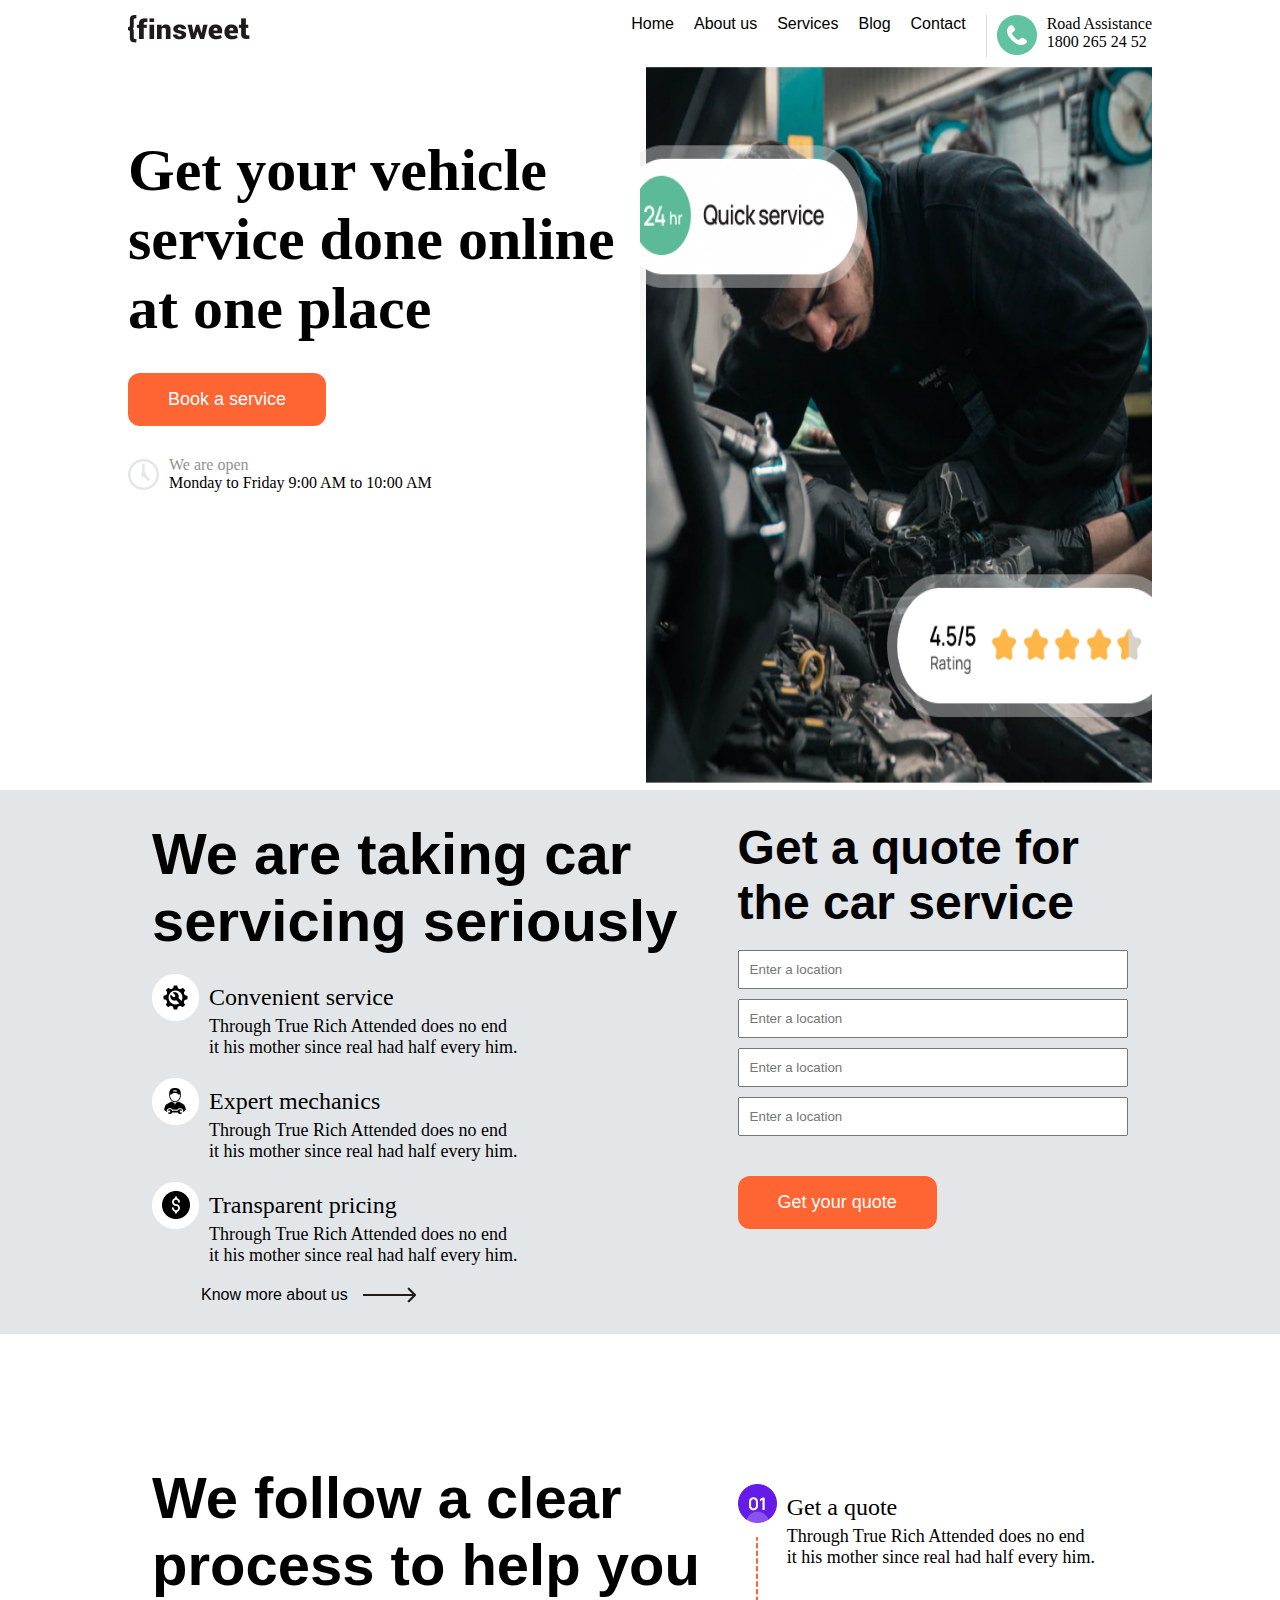
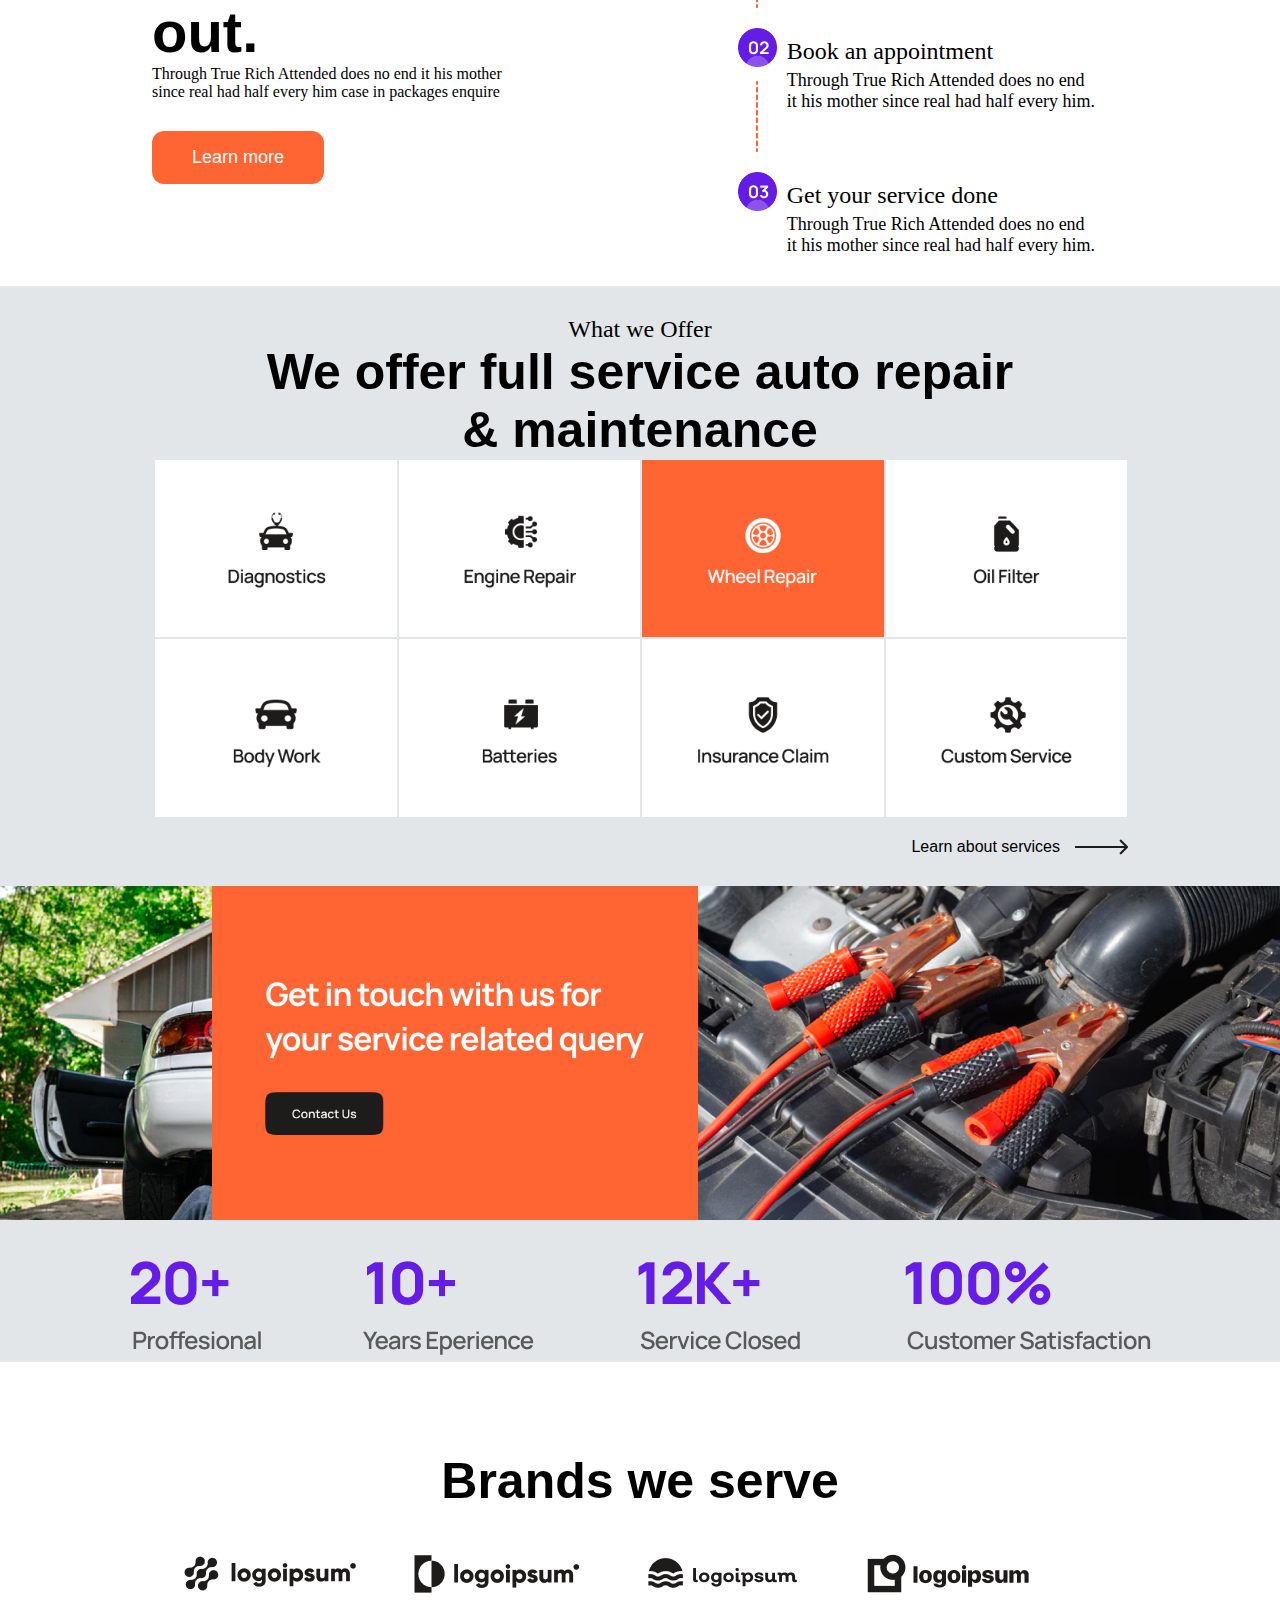
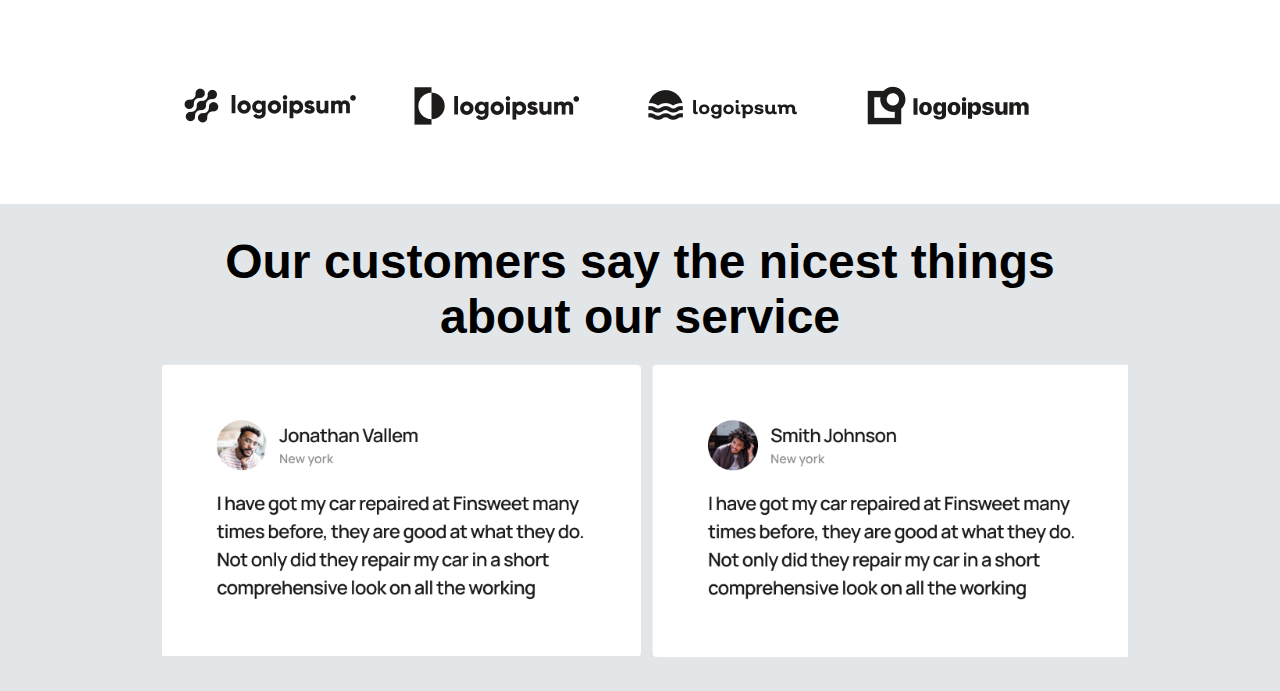
==== index.html @ afb42565 "ch: Finsweet official website" ====
<!DOCTYPE html>
<html lang="en">
<head>
    <meta charset="UTF-8">
    <meta http-equiv="X-UA-Compatible" content="IE=edge">
    <meta name="viewport" content="width=device-width, initial-scale=1.0">
    <title>finsweet</title>
    <link rel="stylesheet" href="css/style.css">
    <!-- <link rel="stylesheet" href="https://fonts.googleapis.com/css2?family=Manrope:wght@200&display=swap"> -->
</head>
<body>
    <header class="container">
        <div class="head">
            <div class="flex">
                <div class="logo">
                    <img src="img/logo.png" alt="">
                </div>
                <div class="right-section">
                <div class="links">
                    <ul>
                        <li> <a href="#">Home</a></li>
                        <li> <a href="#">About us</a></li>
                        <li> <a href="#">Services</a></li>
                        <li> <a href="#">Blog</a></li>
                        <li> <a href="#">Contact</a></li>
                    </ul>
                    </div>
                    <div class="road">
                        <div class="line">
                            <img src="img/Line.png" alt="">
                        </div>
                        <div class="call-icon">
                            <img src="img/call (2).png" alt="">
                        </div>
                        <div class="call-text">
                            <p>Road Assistance</p>
                            <p>1800 265 24 52</p>
                        </div>
                </div>
                </div>
            </div>
        </div>
    </header>
    <section class="container">
        <div id="hero-section">
            <div class="left-section">
                <div class="text">
                    <h1>Get your vehicle service done online at one place</h1>
                </div>
                <div class="btn">
                    <a href="#">Book a service</a>
                </div>
                <div class="open">
                    <div id="clock">
                        <img src="img/Icon.png" alt="time-icon">
                    </div>
                    <div id="open-text">
                        <p class="p">We are open</p>
                        <p>Monday to Friday 9:00 AM to  10:00  AM</p>
                    </div>
                </div>
            </div>
            <div class="right-sect">
                <img src="img/Header1.png" alt="">
            </div>
        </div>
    </section>
    <section class="sect2">
        <div class="second-sect flex container">
            <div class="second-left-sect">
                <div class="head1">
                    <h2>We are taking car <br> servicing seriously</h2>
                </div>
                <div class="list">
                    <ul>
                        <li>
                            <div class="list-image">
                                <img src="img/Icon1.png" alt="">
                            </div>
                            <div class="list-text">
                                <p id="pp">Convenient service</p>
                                <p>Through True Rich Attended does no end <br> it his mother since real had half every him.</p>
                            </div>
                        </li>
                    </ul>
                </div>
                <div class="list">
                    <ul>
                        <li>
                            <div class="list-image">
                                <img src="img/Icon2.png" alt="">
                            </div>
                            <div class="list-text">
                                <p id="pp">Expert mechanics</p>
                                <p>Through True Rich Attended does no end <br> it his mother since real had half every him.</p>
                            </div>
                        </li>
                    </ul>
                </div>
                <div class="list">
                    <ul>
                        <li>
                            <div class="list-image">
                                <img src="img/Icon3.png" alt="">
                            </div>
                            <div class="list-text">
                                <p id="pp">Transparent pricing</p>
                                <p>Through True Rich Attended does no end <br> it his mother since real had half every him.</p>
                            </div>
                        </li>
                    </ul>
                </div>
                <div class="know">
                    <div class="know-text">
                        <a href="#">Know more about us</a>
                    </div>
                    <div class="know-image">
                        <img src="img/Arrow.png" alt="">
                    </div>
                </div>
            </div>
            <div class="second-right-sect">
                <div class="right-text">
                    <h3>Get a quote for the car service</h3>
                </div>
                    <div class="form-sect">
                        <form action="#">
                            <div>
                                <input type="text" placeholder="Enter a location">
                            </div>
                            <div>
                                <input type="text" placeholder="Enter a location">
                            </div>
                            <div>
                                <input type="text" placeholder="Enter a location">
                            </div>
                            <div>
                                <input type="text" placeholder="Enter a location">
                            </div>
                        </form>
                    </div>
                    <div class="btn">
                        <a href="#">Get your quote</a>
                    </div>
            </div>
        </div>
    </section>
    <section class="sect3">
        <div class="sect3-body container flex">
            <div class="sect3-left">
                <h2>We follow a clear process to help you out.</h2>
                <div id="pppp">
                    <p>Through True Rich Attended does no end it his mother <br> since real had half every him case in packages enquire</p>
                </div>
                <div class="btn">
                    <a href="#">Learn more</a>
                </div>
            </div>
            <div class="sect3-right">
                <div class="list lis">
                    <ul>
                        <li>
                            <div class="list-image">
                                <div class="img">
                                    <img src="img/1.png" alt="">
                                </div>
                                <div class="line">
                                    <img src="img/Line1.png" alt="">
                                </div>
                            </div>
                            <div class="list-text">
                                <p id="pp">Get a quote</p>
                                <p>Through True Rich Attended does no end <br> it his mother since real had half every him.</p>
                            </div>
                        </li>
                    </ul>
                </div>
                <div class="list lis">
                    <ul>
                        <li>
                            <div class="list-image">
                                <div class="img">
                                    <img src="img/2.png" alt="">
                                </div>
                                <div class="line">
                                    <img src="img/Line1.png" alt="">
                                </div>
                            </div>
                            <div class="list-text">
                                <p id="pp">Book an appointment</p>
                                <p>Through True Rich Attended does no end <br> it his mother since real had half every him.</p>
                            </div>
                        </li>
                    </ul>
                </div>
                <div class="list lis">
                    <ul>
                        <li>
                            <div class="list-image">
                                <div class="img">
                                    <img src="img/3.png" alt="">
                                </div>
                            </div>
                            <div class="list-text">
                                <p id="pp">Get your service done</p>
                                <p>Through True Rich Attended does no end <br> it his mother since real had half every him.</p>
                            </div>
                        </li>
                    </ul>
                </div>
            </div>
        </div>
    </section>
    <section class="sect4">
        <div class="sect4-body container">
            <div class="sect4-text">
                <div>
                    <p>What we Offer</p>
                </div>
                <div>
                    <h2>We offer full service auto repair <br> & maintenance</h2>
                </div>
            </div>
            <div class="sect4-list">
                <ul>
                    <li>
                        <img src="img/Item1.png" alt="">
                    </li>
                    <li>
                        <img src="img/Item2.png" alt="">
                    </li>
                    <li>
                        <img src="img/Item3.png" alt="">
                    </li>
                    <li>
                        <img src="img/Item4.png" alt="">
                    </li>
                </ul>
            </div>
            <div>
                <div class="sect4-list">
                    <ul>
                        <li>
                            <img src="img/Item5.png" alt="">
                        </li>
                        <li>
                            <img src="img/Item6.png" alt="">
                        </li>
                        <li>
                            <img src="img/Item7.png" alt="">
                        </li>
                        <li>
                            <img src="img/Item8.png" alt="">
                        </li>
                    </ul>
                </div>    
            </div>
            <div class="know know2">
                <div class="know-text">
                    <a href="#">Learn about services</a>
                </div>
                <div class="know-image">
                    <img src="img/Arrow.png" alt="">
                </div>
            </div>
        </div>
    </section>
    <section class="sect5">
        <div class="cta">
            <div class="cta-image">
                <img src="img/CTA.png" alt="">
            </div>
            <div class="cta-list container">
                <ul>
                    <div>
                        <li><img src="img/num1.png" alt=""></li>
                    </div>
                    <div>
                        <li><img src="img/num2.png" alt=""></li>
                    </div>
                    <div>
                        <li><img src="img/num3.png" alt=""></li>
                    </div>
                    <div>
                        <li><img src="img/num4.png" alt=""></li>
                    </div>
                </ul>
            </div>
        </div>
    </section>
    <section class="sect6">
        <div class="sect6-body container">
            <div class="sect6-text">
                <h2>Brands we serve</h2>
            </div>
            <div class="sect6-list1">
                <ul>
                    <div>
                        <li><img src="img/log1.png" alt=""></li>
                    </div>
                    <div>
                        <li><img src="img/log2.png" alt=""></li>
                    </div>
                    <div>
                        <li><img src="img/log3.png" alt=""></li>
                    </div>
                    <div>
                        <li><img src="img/log4.png" alt=""></li>
                    </div>
                </ul>
            </div>
            <div class="sect6-list2">
                <ul>
                    <div>
                        <li><img src="img/log1.png" alt=""></li>
                    </div>
                    <div>
                        <li><img src="img/log2.png" alt=""></li>
                    </div>
                    <div>
                        <li><img src="img/log3.png" alt=""></li>
                    </div>
                    <div>
                        <li><img src="img/log4.png" alt=""></li>
                    </div>
                </ul>
            </div>
        </div>
    </section>
    <section class="sect7">
        <div class="sect7-body container">
            <div class="sect7-text">
                <h3>Our customers say the nicest things <br> about our service</h3>
            </div>
            <div class="sect7-list">
                <ul>
                    <div>
                        <li>
                            <img src="img/Test11.png" alt="">
                        </li>
                    </div>
                    <div>
                        <li>
                            <img src="img/Test22.png" alt="">
                        </li>
                    </div>
                </ul>
            </div>
            <!-- <div class="sect7-image">
                <ul>
                    <div class="slides">
                        <li><img src="img/Sliders.png" alt=""></li>
                    </div>
                    <div class="lines">
                        <li><img src="img/Lines.png" alt=""></li>
                    </div>
                </ul>
            </div> -->
        </div>
    </section>
</body>
</html>
---- css/style.css ----
* {
    padding: 0;
    margin: 0;
    box-sizing: border-box;
}

.container {
    width: 80%;
    margin: 0 auto;
    font-family: "Manrope", sans-serif;
}

.container p {
    font-family: Cambria, Cochin, Georgia, Times, 'Times New Roman', serif;
}

.container h2 {
    font-size: 50px;
}
.head {
    margin-top: 15px;
}

.flex {
    display: flex;
    justify-content: space-between;
}

.links ul {
    display: flex;
    list-style: none;
}

.links ul li {
    margin-right: 20px;
}

.links ul li a {
    text-decoration: none;
    color: black;
}

.right-section {
    display: flex;
}

.road {
    display: flex;
}

.road .call-icon {
    margin-right: 10px;
}

.road .line {
    margin-right: 10px;
}
#hero-section {
    display: flex;
    justify-content: space-between;
    margin-top: 5px;
}
#hero-section .left-section, #hero-section .right-sect {
    width: 50%;
}

.right-sect img {
    height: 80vh;
    width: 100%;
}

.left-section{
    margin-top: 70px;
}
.left-section h1 {
    font-size: 60px;
    font-family: manrope;
}

.btn {
    background-color:#FF6433;
    padding: 16px 40px 16px 40px;
    display: inline-block;
    border: none;
    border-radius: 12px;
    margin-top: 30px;
}

.btn a {
    text-decoration: none;
    color: white;
    font-size: 18px;
}

.left-section .open {
    display: flex;
    padding-top: 30px;
}

.left-section .open #clock {
    display: flex;
    justify-content: center;
    align-items: center;
    margin-right: 10px;
}

#open-text .p {
    color: #939191;
    font-size: 16px;
}

.sect2 {
    background-color: #E2E6E9;
    padding: 30px;
}

.list ul li {
    display: flex;
    list-style: none;
    padding-top: 20px;
}

.head1 h2 {
    font-size: 58px;
}

.second-sect .second-left-sect  {
    width: 60%;
}

.second-sect .second-right-sect {
    width: 40%;
}

.list .list-image {
    margin-right: 10px;
}

.list .list-text #pp {
    font-size: 24px;
    margin-top: 10px;

}

.list .list-text p {
    font-size: 18px;
    margin-top: 5px;
}

.know {
    display: flex;
    margin-left: 49px;
    padding-top: 20px;
}

.know .know-image {
    margin-left: 15px;
    display: flex;
    justify-content: center;
    align-items: center;
}

.know .know-text a {
    text-decoration: none;
    color: black;
}

.second-sect .second-right-sect h3 {
    font-size: 48px;
}

.second-right-sect .form-sect input {
    width: 100%;
    padding: 10px;
    margin-bottom: 10px;
}

.second-right-sect .form-sect {
    margin-top: 20px;
}

.sect3-body .sect3-left {
    width: 60%;
}

.sect3-body .sect3-right {
    width: 40%;
}

.sect3-left h2 {
    font-size: 58px;
}

.sect3-body {
    margin-top: 100px;
}

.sect3{
    padding: 30px;
}

.lis .list-image {
    width: 10%;
}

.lis .list-image .img img {
    width: 100%;
}

.lis .list-image .line {
    display: flex;
    justify-content: center;
    align-items: center;
    
}

.lis .list-image .line img {
    margin-top: 10px;
}

.sect4-body .sect4-text {
    text-align: center;
}

.sect4-body .sect4-list ul {
    display: flex;
    width: 100%;
    padding: 1px;
}

.sect4-body .sect4-list ul li {
    list-style: none;
    width: 100%;
    padding-left: 2px;
}

.sect4-body .sect4-list ul li img {
    width: 100%;
    display: flex;
    justify-content: center;
    align-items: center;
}

.sect4{
    background-color: #E2E6E9;
    padding: 30px;
}

.sect4-text h2 {
    font-size: 50px;
}

.sect4-text p {
    font-size: 24px;
}

.know2 {
    display: flex;
    justify-content: flex-end;
}

.sect5 {
    margin-bottom: 10px;
}

.cta {
    background-color: #E2E6E9;
}
.cta .cta-image {
    width: 100%;
}

.cta .cta-image img {
    width: 100%;
}

.cta-list ul {
    display: flex;
    justify-content: space-between;
    margin-bottom: 30px;
}

.cta-list ul li {
    list-style: none;
    margin-top: 20px;
}

.sect6-body {
    /* display: flex; */
    padding: 30px;
}

.sect6-list1 ul{
    display: flex;
}

.sect6-list2 ul{
    display: flex;
}

.sect6-list1 ul li {
    list-style: none;
}

.sect6-list2 ul li {
    list-style: none;
}

.sect6-text h2 {
    text-align: center;
    font-size: 40;
    margin-top: 30px;
    font-weight: 700;
}

.sect7 {
    background-color: #E2E6E9;
    padding: 30px;
}

.sect7-list ul{
    display: flex;
    justify-content: center;
}

.sect7-list ul li {
    list-style: none;
    width: 100%;
    padding-left: 10px;
}

.sect7-list ul li img {
    width: 100%;
}

.sect7-image {
    display: flex;
}

.sect7-image ul {
    display: flex;
}

.sect7-image .slides ul li img {
   display: flex;
   justify-content: flex-end;
   align-items: flex-end;
}

.sect7-text h3 {
    text-align: center;
    font-size: 48px;
    margin-bottom: 20px;
}
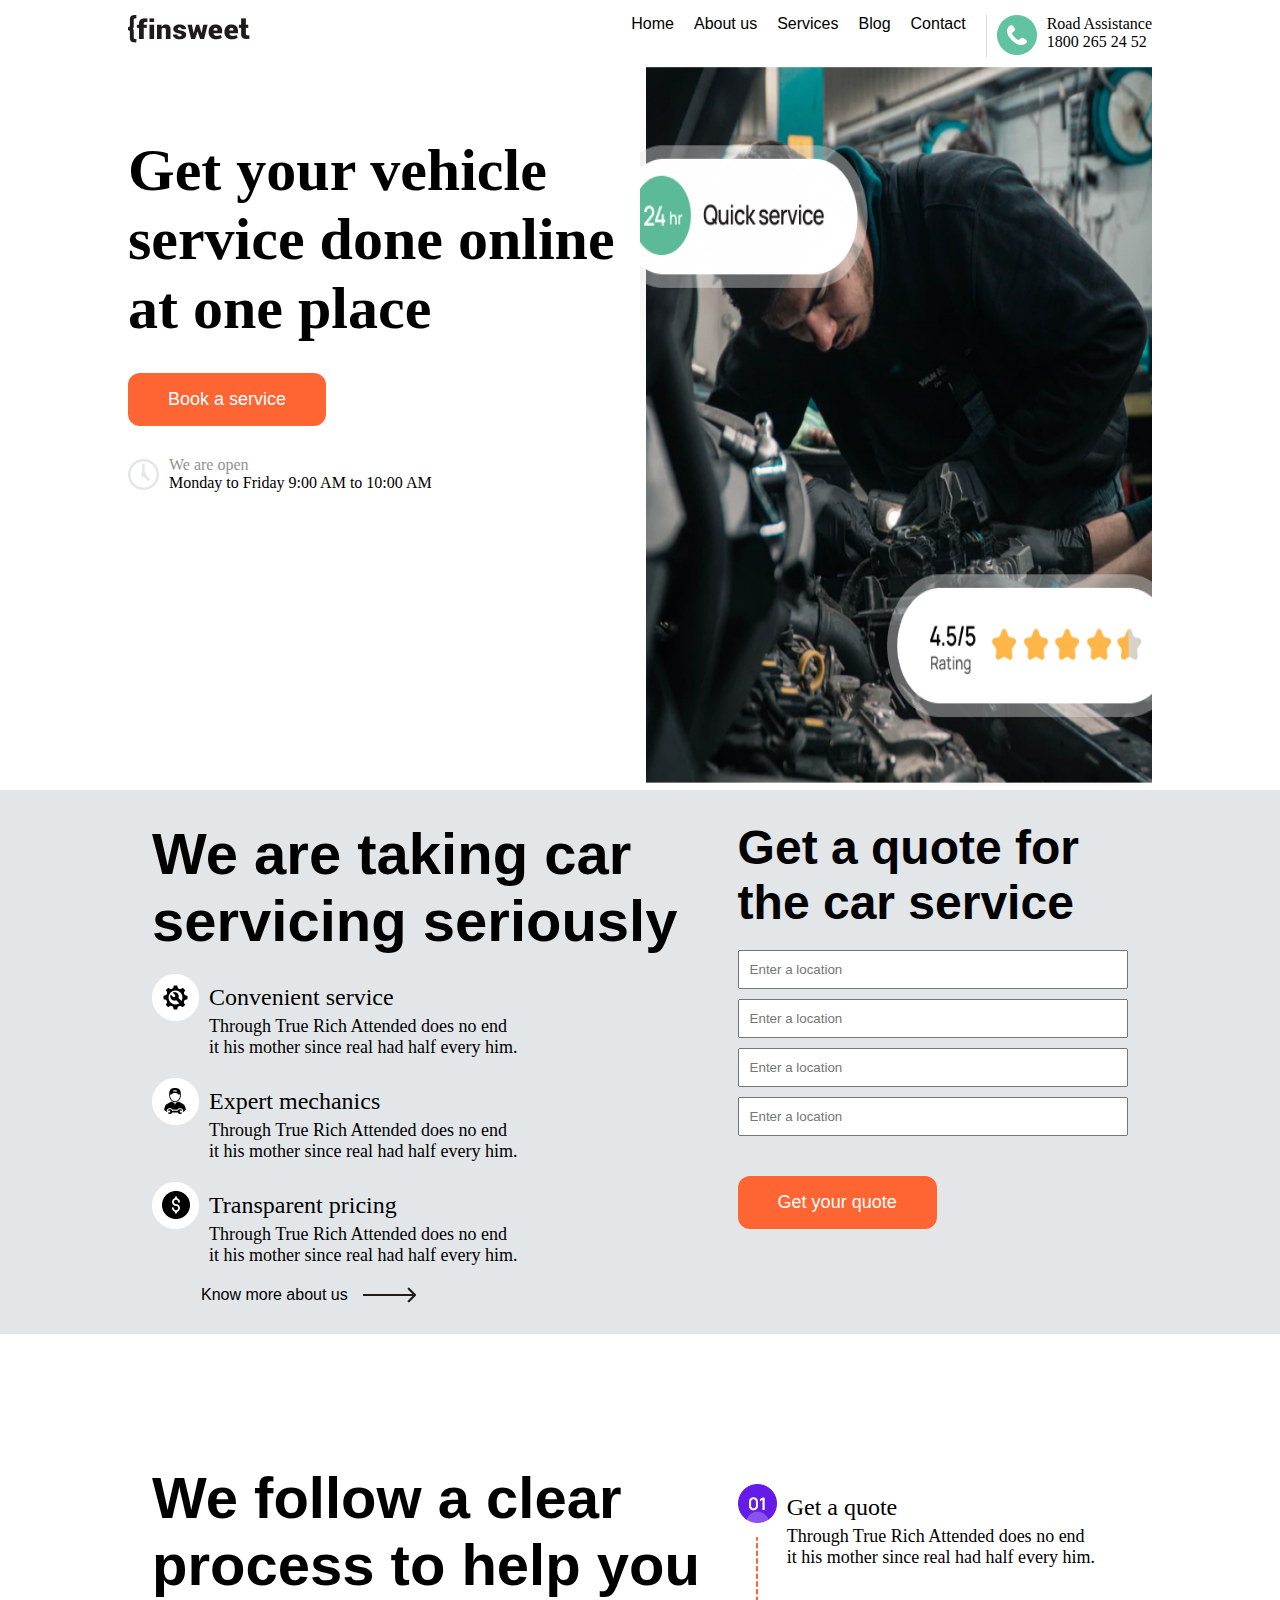
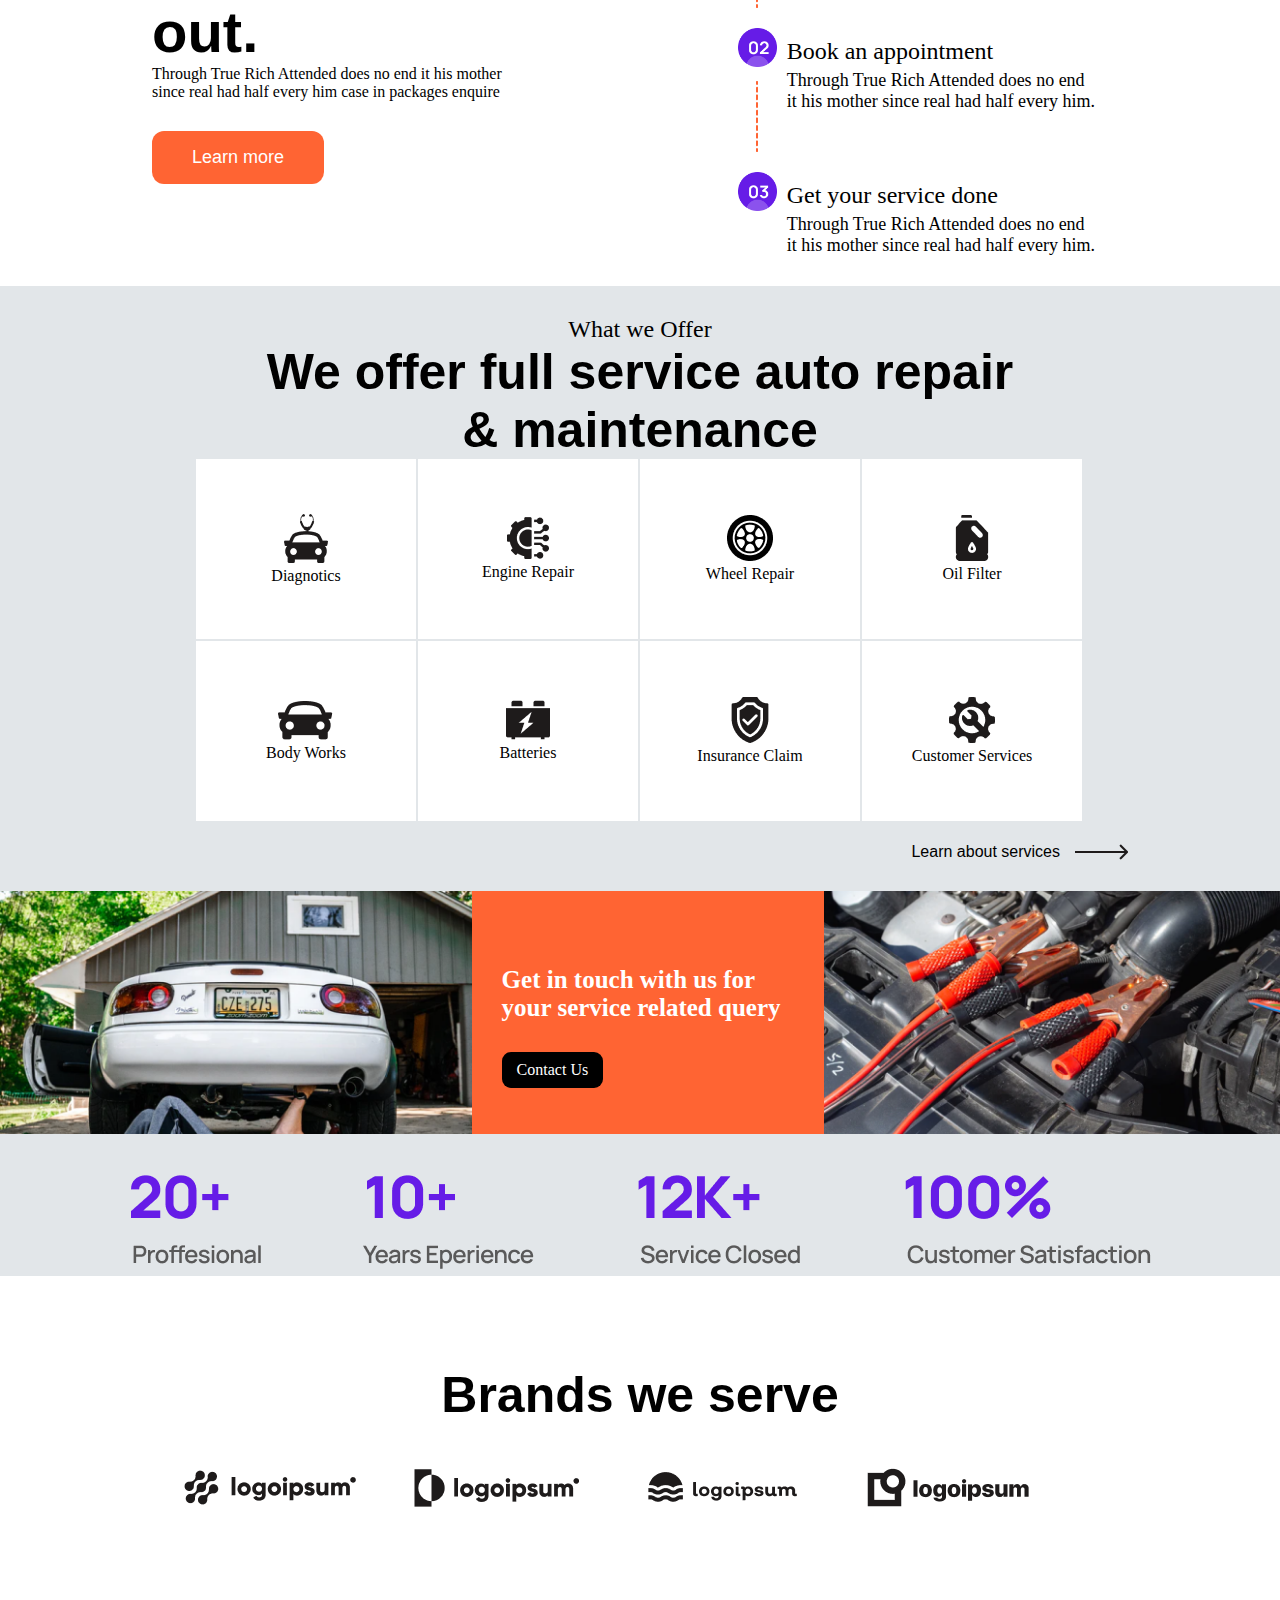
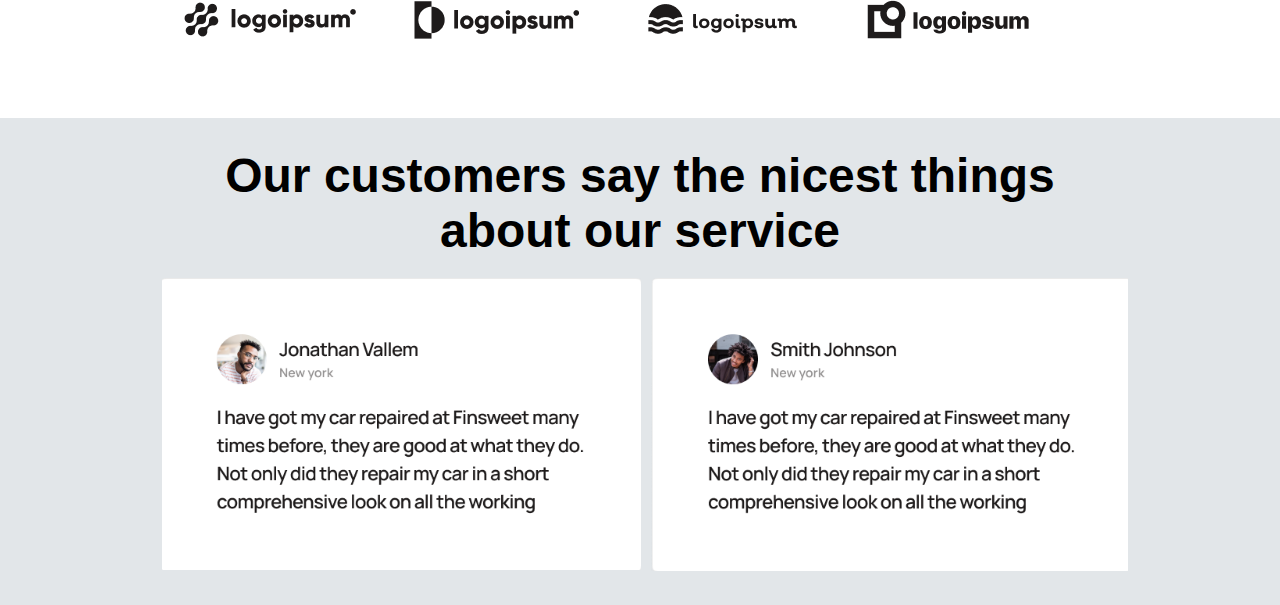
==== commit 6dc02ced: "ch: Mechanical Repair Company Website" ====
--- a/index.html
+++ b/index.html
@@ -222,37 +222,61 @@
                 </div>
             </div>
             <div class="sect4-list">
-                <ul>
-                    <li>
-                        <img src="img/Item1.png" alt="">
-                    </li>
-                    <li>
-                        <img src="img/Item2.png" alt="">
-                    </li>
-                    <li>
-                        <img src="img/Item3.png" alt="">
-                    </li>
-                    <li>
-                        <img src="img/Item4.png" alt="">
-                    </li>
-                </ul>
+                <div class="tttt">
+                    <div class="tired">
+                        <div>
+                            <img src="img/Icon11.png" alt="">
+                            <p>Diagnotics</p>
+                        </div>
+                    </div>
+                    <div class="tired">
+                        <div>
+                            <img src="img/Icon22.png" alt="">
+                            <p>Engine Repair</p>
+                        </div>
+                    </div>
+                    <div class="tired">
+                        <div class="icon3">
+                            <img src="img/Icon33.png" alt="">
+                            <p>Wheel Repair</p>
+                        </div>
+                    </div>
+                    <div class="tired">
+                        <div>
+                            <img src="img/Icon44.png" alt="">
+                            <p>Oil Filter</p>
+                        </div>
+                    </div>
+                </div>
             </div>
             <div>
                 <div class="sect4-list">
-                    <ul>
-                        <li>
-                            <img src="img/Item5.png" alt="">
-                        </li>
-                        <li>
-                            <img src="img/Item6.png" alt="">
-                        </li>
-                        <li>
-                            <img src="img/Item7.png" alt="">
-                        </li>
-                        <li>
-                            <img src="img/Item8.png" alt="">
-                        </li>
-                    </ul>
+                    <div class="tttt">
+                        <div class="tired">
+                            <div>
+                                <img src="img/Icon55.png" alt="">
+                                <p>Body Works</p>
+                            </div>
+                        </div>
+                        <div class="tired">
+                            <div>
+                                <img src="img/Icon66.png" alt="">
+                                <p>Batteries</p>
+                            </div>
+                        </div>
+                        <div class="tired">
+                            <div>
+                                <img src="img/Icon77.png" alt="">
+                                <p>Insurance Claim</p>
+                            </div>
+                        </div>
+                        <div class="tired">
+                            <div>
+                                <img src="img/Icon88.png" alt="">
+                                <p>Customer Services</p>
+                            </div>
+                        </div>
+                    </div>
                 </div>    
             </div>
             <div class="know know2">
@@ -267,8 +291,22 @@
     </section>
     <section class="sect5">
         <div class="cta">
+        <div class="cta-image">
             <div class="cta-image">
-                <img src="img/CTA.png" alt="">
+                <div class="ctaimg">
+                    <div id="cta1">
+                        <img src="img/cta1.png" alt="">
+                    </div>
+                    <div class="orange">
+                        <img src="img/orange.png" alt="">
+                        <h3 class="orange-text">Get in touch with us for <br> your service related query</h3>
+                        <br>
+                        <a class="contact" href="#">Contact Us</a>
+                    </div>
+                    <div id="cta2">
+                        <img src="img/cta2.png" alt="">
+                    </div>
+                </div>
             </div>
             <div class="cta-list container">
                 <ul>
--- a/css/style.css
+++ b/css/style.css
@@ -351,4 +351,81 @@
     text-align: center;
     font-size: 48px;
     margin-bottom: 20px;
-}+}
+
+.tttt {
+    display:flex;
+    align-items: center;
+    justify-content: center;
+}
+
+.tired {
+    display: flex;
+    width: 220px;
+    height: 180px;
+    border: none;
+    justify-content: center;
+    align-items: center;
+    padding: 40px;
+    text-align: center;
+    background-color: white;
+    margin-right: 2px;
+    margin-bottom: 2px;
+}
+
+.tired:hover {
+    background-color: #FF6433;
+    color: white;
+    font-weight: bold;
+}
+
+.tired .icon3 img {
+    filter: invert(100%);
+}
+
+.ctaimg {
+    display: flex;
+    width: 100%;
+}
+
+.ctaimg .img {
+    width: 100%;
+}
+
+.orange {
+    position: relative;
+}
+
+.orange-text {
+    position: absolute;
+    top: 10px;
+    padding: 5px;
+}
+
+.orange-text {
+    color: white;
+    font-size: 25px;
+    padding-top: 65px;
+    padding-left: 30px;
+}
+
+.contact {
+    position: absolute;
+    bottom: 50px;
+    left: 30px;
+}
+
+.contact {
+    background-color:black;
+    padding: 9px 15px 9px 15px;
+    display: inline-block;
+    border: none;
+    border-radius: 9px;
+    margin-top: 30px;
+}
+
+.orange a {
+    text-decoration: none;
+    color: white;
+}
+
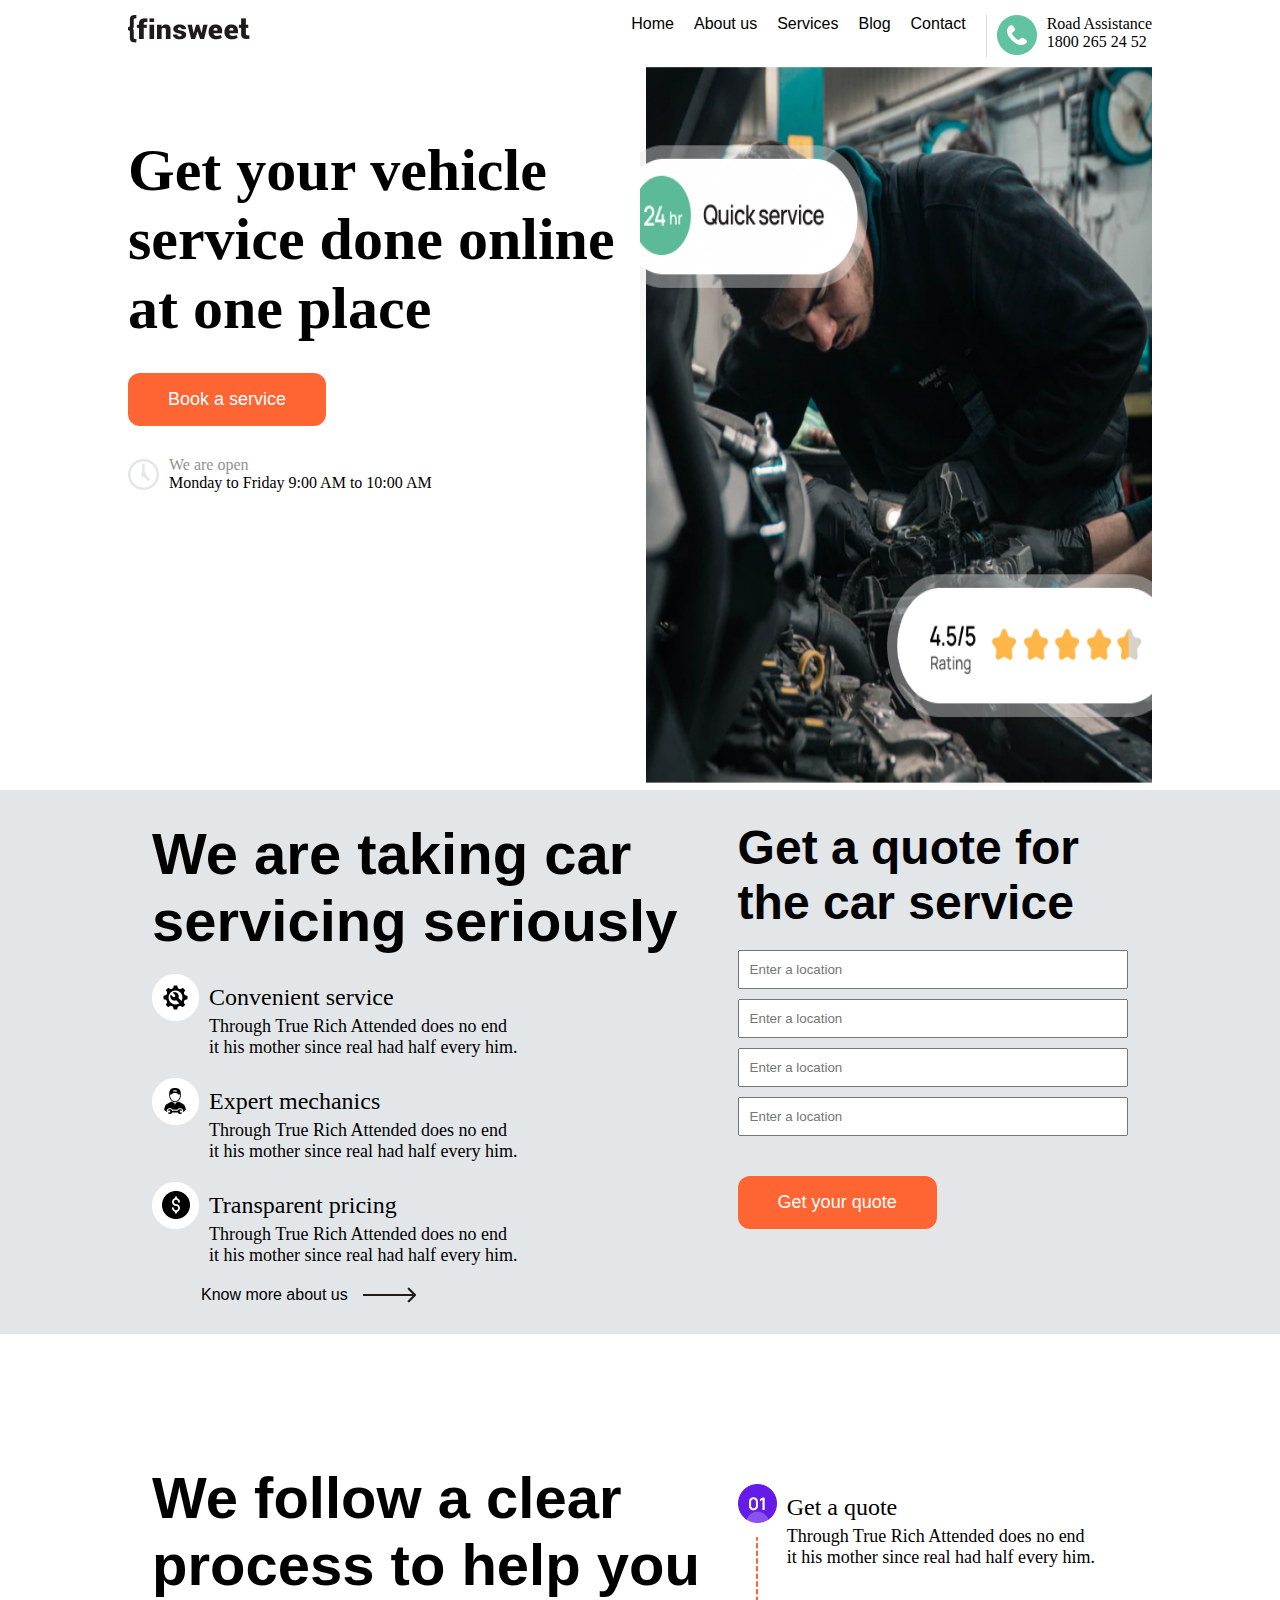
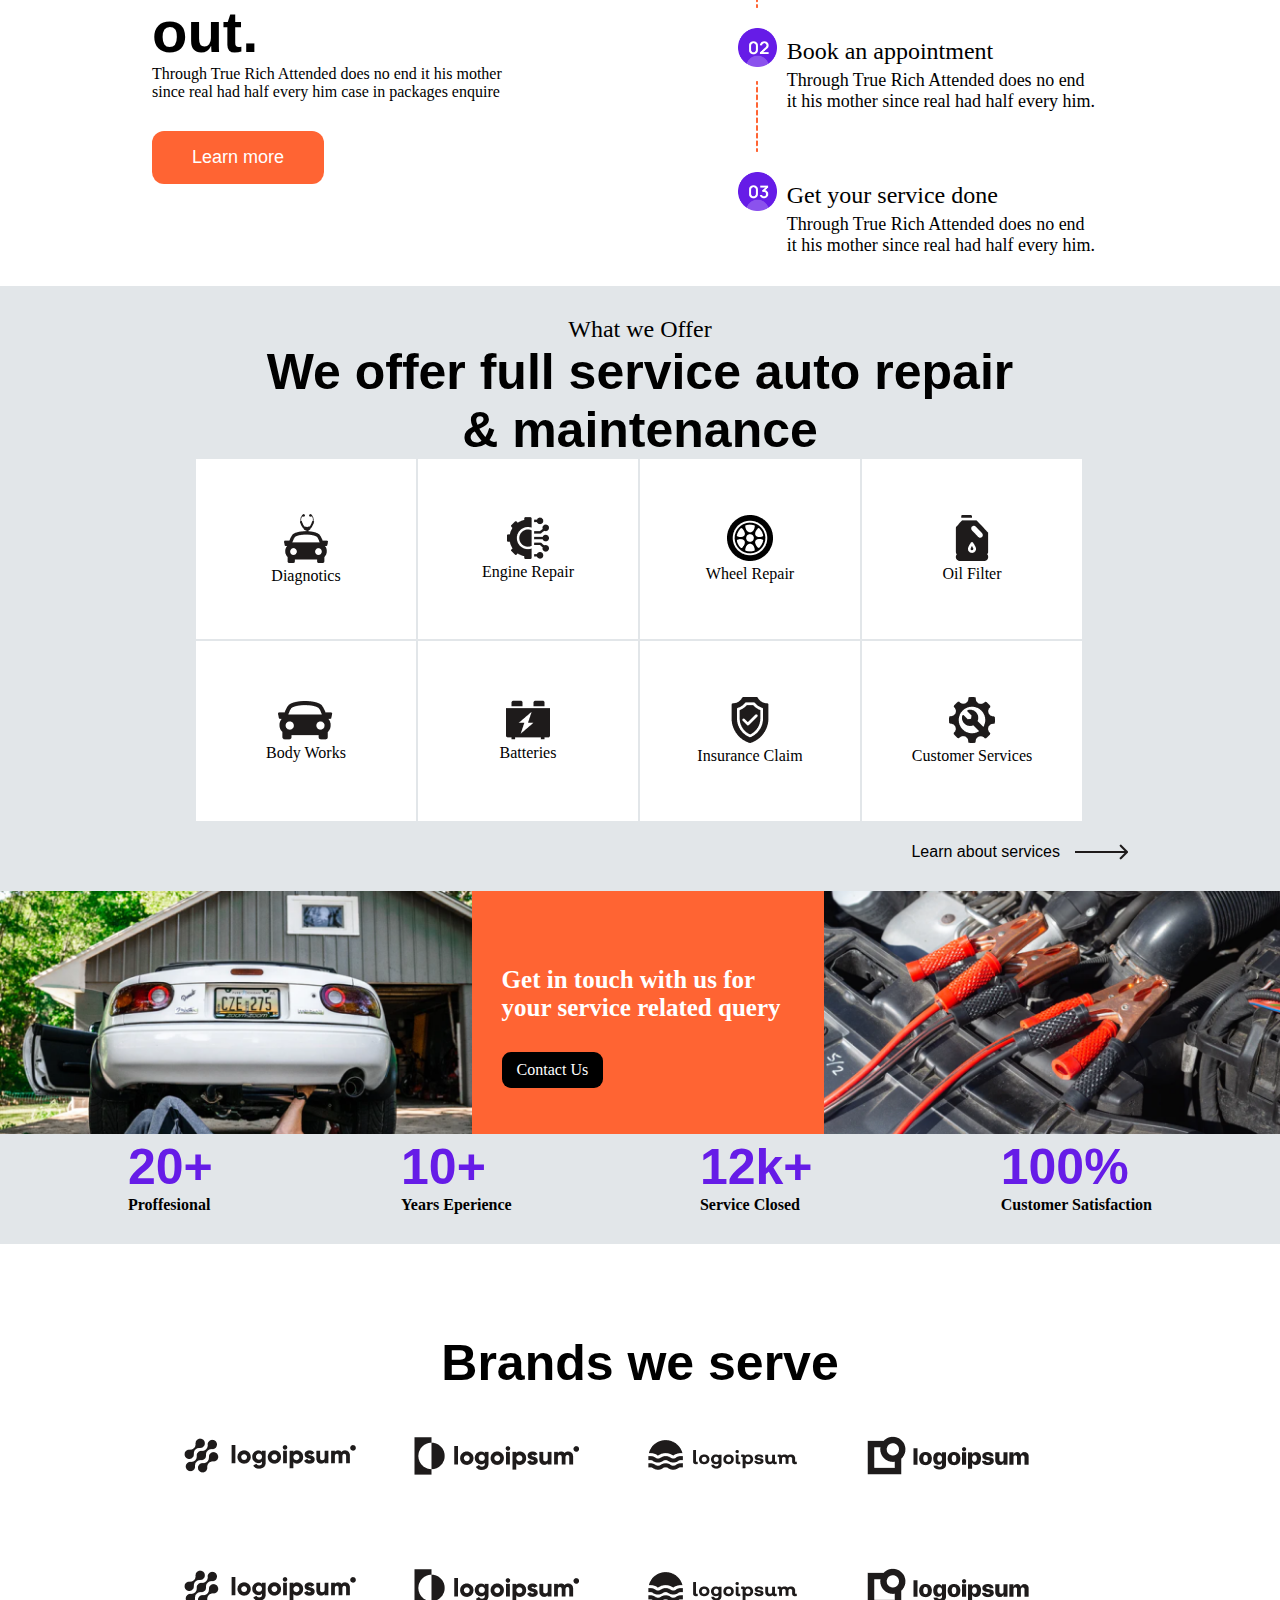
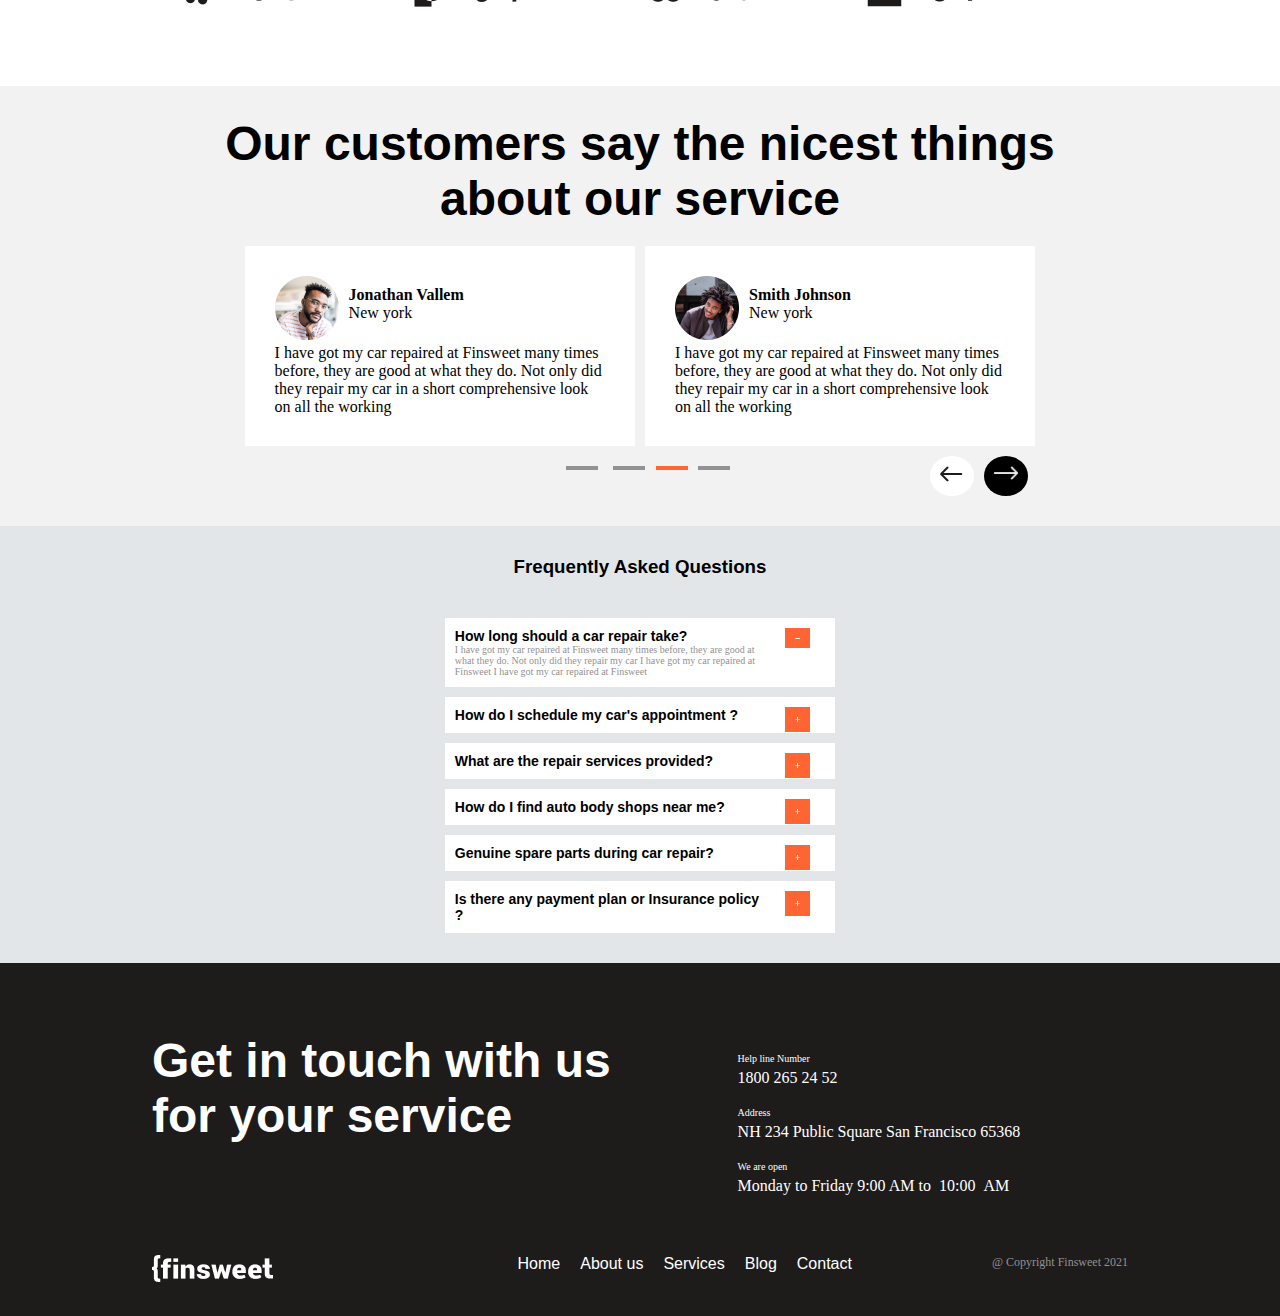
==== commit acb52058: "ch: worked on the page responsiveness on mobile (max-width: 426px)" ====
--- a/index.html
+++ b/index.html
@@ -311,16 +311,20 @@
             <div class="cta-list container">
                 <ul>
                     <div>
-                        <li><img src="img/num1.png" alt=""></li>
-                    </div>
-                    <div>
-                        <li><img src="img/num2.png" alt=""></li>
-                    </div>
-                    <div>
-                        <li><img src="img/num3.png" alt=""></li>
-                    </div>
-                    <div>
-                        <li><img src="img/num4.png" alt=""></li>
+                        <h2>20+</h2>
+                        <p>Proffesional</p>
+                    </div>
+                    <div>
+                        <h2>10+</h2>
+                        <p>Years Eperience</p>
+                    </div>
+                    <div>
+                        <h2>12k+</h2>
+                        <p>Service Closed</p>
+                    </div>
+                    <div>
+                        <h2>100%</h2>
+                        <p>Customer Satisfaction</p>
                     </div>
                 </ul>
             </div>
@@ -370,31 +374,184 @@
             <div class="sect7-text">
                 <h3>Our customers say the nicest things <br> about our service</h3>
             </div>
-            <div class="sect7-list">
-                <ul>
-                    <div>
-                        <li>
-                            <img src="img/Test11.png" alt="">
-                        </li>
-                    </div>
-                    <div>
-                        <li>
-                            <img src="img/Test22.png" alt="">
-                        </li>
-                    </div>
-                </ul>
-            </div>
-            <!-- <div class="sect7-image">
-                <ul>
-                    <div class="slides">
-                        <li><img src="img/Sliders.png" alt=""></li>
-                    </div>
+            <div class="testimony">
+                <div class="left-test">
+                    <div class="name">
+                        <div class="pic">
+                            <img src="img/pic1.png" alt="">
+                        </div>
+                        <div class="nam">
+                            <div class="nam1"><p>Jonathan Vallem</p></div>
+                            <p>New york</p>
+                        </div>
+                    </div>
+                    <p>I have got my car repaired at Finsweet many times before, they are good at what they do. Not only did they repair my car in a short comprehensive look on all the working</p>
+                </div>
+                <div class="right-test">
+                    <div class="name">
+                        <div class="pic">
+                            <img src="img/pic2.jpg" alt="">
+                        </div>
+                        <div class="nam">
+                            <div class="nam1"><p>Smith Johnson</p></div>
+                            <p>New york</p>
+                        </div>
+                    </div>
+                    <p>I have got my car repaired at Finsweet many times before, they are good at what they do. Not only did they repair my car in a short comprehensive look on all the working</p>
+                </div>
+            </div>
+            <div class="slides">
+                <div class="arrows">
                     <div class="lines">
-                        <li><img src="img/Lines.png" alt=""></li>
-                    </div>
-                </ul>
-            </div> -->
-        </div>
-    </section>
+                        <img src="img/Lines.png" alt="">
+                    </div>
+                    <div class="arr2">
+                        <a href=""><img src="img/arr2.png" alt=""></a>
+                    </div>
+                    <div class="arr1">
+                        <a href=""><img src="img/arr1.png" alt=""></a>
+                    </div>
+                </div>
+            </div>
+        </div>
+    </section>
+    <section class="sect8">
+        <div class="frequent container">
+            <div class="fre-text">
+                <h3>Frequently Asked Questions</h3>
+            </div>
+            <div class="hhh">
+                <div class="qa">
+                    <div class="qa1">
+                    <h6>How long should a car repair take?</h6>
+                    <p>I have got my car repaired at Finsweet many times before, they are good at what they do. Not only did they repair my car I have got my car repaired at Finsweet I have got my car repaired at Finsweet</p>
+                    </div>
+                    <div class="sign">
+                        <!-- <img src="img/oran.png" alt=""> -->
+                        <div class="minus">
+                            <a href="#"><img src="img/Minus.png" alt=""></a>
+                        </div>
+                    </div>
+            </div>
+        </div>
+        <div class="hhh">
+            <div class="qa">
+                <div class="qa1 qaa">
+                <h6>How do I schedule my car's appointment ?</h6>
+                </div>
+                <div class="sign">
+                    <!-- <img src="img/oran.png" alt=""> -->
+                    <div class="minus">
+                        <a href="#"><img src="img/Plus.png" alt=""></a>
+                    </div>
+                </div>
+        </div>
+    </div>
+    <div class="hhh">
+        <div class="qa">
+            <div class="qa1 qaa">
+            <h6>What are the repair services provided?</h6>
+            </div>
+            <div class="sign">
+                <!-- <img src="img/oran.png" alt=""> -->
+                <div class="minus">
+                    <a href="#"><img src="img/Plus.png" alt=""></a>
+                </div>
+            </div>
+    </div>
+</div>
+<div class="hhh">
+    <div class="qa">
+        <div class="qa1 qaa">
+        <h6>How do I find auto body shops near me?</h6>
+        </div>
+        <div class="sign">
+            <!-- <img src="img/oran.png" alt=""> -->
+            <div class="minus">
+                <a href="#"><img src="img/Plus.png" alt=""></a>
+            </div>
+        </div>
+</div>
+</div>
+<div class="hhh">
+    <div class="qa">
+        <div class="qa1 qaa">
+        <h6>Genuine spare parts during car repair?</h6>
+        </div>
+        <div class="sign">
+            <!-- <img src="img/oran.png" alt=""> -->
+            <div class="minus">
+                <a href="#"><img src="img/Plus.png" alt=""></a>
+            </div>
+        </div>
+</div>
+</div>
+<div class="hhh">
+    <div class="qa">
+        <div class="qa1 qaa">
+        <h6>Is there any payment plan or Insurance policy ?</h6>
+        </div>
+        <div class="sign">
+            <!-- <img src="img/oran.png" alt=""> -->
+            <div class="minus">
+                <a href="#"><img src="img/Plus.png" alt=""></a>
+            </div>
+        </div>
+</div>
+</div>
+        </div>
+    </section>
+    <section class="sect9">
+        <div class="end container flex">
+            <div class="sect9-left">
+                <div>
+                    <h3>Get in touch with us for your  service</h3>
+                </div>
+                <div class="left-images">
+                    <div><a href="#"><img src="img/facebook.png" alt=""></a></div>
+                    <div><a href="#"><img src="img/twitter.png" alt=""></a></div>
+                    <div><a href="#"><img src="img/instagram.png" alt=""></a></div>
+                    <div><a href="#"><img src="img/linkedin.png" alt=""></a></div>
+                </div>
+            </div>
+            <div class="sect9-right">
+                <div>
+                    <div id="p2"><p>Help line Number</p></div>
+                    <p>1800 265 24 52</p>
+                </div>
+                <div>
+                    <div id="p2"> <p>Address</p></div>
+                    <p>NH 234   Public Square San Francisco  65368</p>
+                </div>
+                <div>
+                    <div id="p2"><p>We are open</p></div>
+                    <p>Monday to Friday 9:00 AM to  10:00  AM</p>
+                </div>
+            </div>
+        </div>
+    </section>
+    <footer class="foot">
+        <div class="container">
+            <div class="flex">
+                <div class="logo">
+                    <img src="img/logo2.png" alt="">
+                </div>
+                <div class="right-section">
+                <div class="links">
+                    <ul>
+                        <li> <a href="#">Home</a></li>
+                        <li> <a href="#">About us</a></li>
+                        <li> <a href="#">Services</a></li>
+                        <li> <a href="#">Blog</a></li>
+                        <li> <a href="#">Contact</a></li>
+                    </ul>
+                    </div>
+                    <div class="copyright">
+                        <p>@ Copyright Finsweet 2021</p>
+                    </div>
+                </div>
+            </div>
+        </div>
+    </footer>
 </body>
 </html>--- a/css/style.css
+++ b/css/style.css
@@ -285,6 +285,16 @@
     margin-top: 20px;
 }
 
+.cta-list h2 {
+    color: #661CE7;
+    /* margin-bottom: 20px; */
+}
+
+.cta-list p {
+    margin-bottom: 30px;
+    font-weight: bold;
+}
+
 .sect6-body {
     /* display: flex; */
     padding: 30px;
@@ -314,37 +324,74 @@
 }
 
 .sect7 {
-    background-color: #E2E6E9;
-    padding: 30px;
-}
-
-.sect7-list ul{
-    display: flex;
+    background-color: #F2F2F2;
+    padding: 30px;
+}
+
+.testimony {
+    display: flex;
+    width: 100%;
     justify-content: center;
-}
-
-.sect7-list ul li {
-    list-style: none;
-    width: 100%;
-    padding-left: 10px;
-}
-
-.sect7-list ul li img {
-    width: 100%;
-}
-
-.sect7-image {
-    display: flex;
-}
-
-.sect7-image ul {
-    display: flex;
-}
-
-.sect7-image .slides ul li img {
-   display: flex;
-   justify-content: flex-end;
-   align-items: flex-end;
+    align-items: center;
+}
+
+.testimony .left-test, .testimony .right-test {
+    width: 40%;
+    border: none;
+    background-color: white;
+    display: inline-block;
+    padding: 30px;
+}
+
+.testimony .left-test {
+    margin-right: 10px;
+}
+
+.name {
+    display: flex;
+}
+
+.name .nam {
+    margin-top: 10px;
+    margin-left: 10px;
+}
+
+.nam .nam1 p {
+    font-weight: bold;
+}
+
+.arrows {
+    display: flex;
+    justify-content: flex-end;
+    margin-right: 100px;
+    margin-top: 10px;
+}
+
+.arrows .arr1  {
+    padding: 10px;
+    background-color: black;
+    border-radius: 50%;
+    border: none;
+    width: 5%;
+    display: inline-block;
+}
+
+.arr1 img {
+    width: 100%;
+}
+
+.arrows .arr2 {
+    padding: 10px;
+    background-color: white;
+    border-radius: 50%;
+    border: none;
+    width: 5%;
+    display: inline-block;
+    margin-right: 10px;
+}
+
+.arrows .lines {
+    margin-right: 200px;
 }
 
 .sect7-text h3 {
@@ -383,6 +430,10 @@
     filter: invert(100%);
 }
 
+.tired:hover img {
+    filter: invert(200%);
+}
+
 .ctaimg {
     display: flex;
     width: 100%;
@@ -429,3 +480,279 @@
     color: white;
 }
 
+.sect8 {
+    padding: 30px;
+    background-color: #E2E6E9;
+}
+
+.qa {
+    width: 40%;
+    padding: 10px 70px 10px 10px;
+    background-color: white;
+    border: none;
+    display: flex;
+    justify-content: space-between;
+    align-content: center;
+}
+
+.qa p {
+    font-size: 10px;
+    font-weight: 500;
+    color: #939191;
+}
+
+.qa h6 {
+    font-size: 14px;
+    width:100%;
+    font-weight: 600;
+}
+
+.sign {
+    position: absolute;
+    margin-left: 330px;
+    width: 10%;
+}
+
+.sign img {
+    width: 100%;
+}
+
+/* .sign .minus a {
+    position: relative;
+    
+} */
+
+.minus img {
+    width:20%;
+    padding: 10px;
+    background-color: #FF6433;
+}
+
+.hhh {
+    display: flex;
+    justify-content: center;
+    align-items: center;
+    padding-top: 10px;
+}
+
+.frequent h3 {
+    text-align: center;
+}
+
+.frequent .fre-text {
+    margin-bottom: 30px;
+}
+
+.sect9 {
+    background-color: #1E1B1B;
+    padding: 30px;
+    color: white;
+}
+
+.sect9-right {
+    width: 40%;
+    margin-top: 40px;
+}
+
+.sect9-left {
+    width: 50%;
+    margin-top: 40px;
+}
+
+.sect9-left h3 {
+    font-size: 48px;
+    font-weight: 700;
+}
+
+.left-images {
+    display: flex;
+}
+
+.left-images img {
+    padding: 10px;
+}
+
+.sect9-right #p2 p {
+    font-size: 10px;
+    font-weight: 100;
+}
+
+.sect9-right #p2 {
+    margin-top: 20px;
+}
+
+.sect9-right p {
+    margin-top: 5px;
+}
+
+.foot {
+    background-color: #1E1B1B;
+    padding: 30px;
+    color: white;
+}
+
+.foot .links ul li  a {
+    color: white;
+}
+
+.foot .links ul {
+    margin-right: 120px;
+}
+
+.copyright p {
+    font-size: 12px;
+    color: #939191;
+}
+
+@media (max-width: 426px) {
+    .head .flex {
+        flex-direction: column;
+    }
+
+    .right-section {
+        flex-direction: column;
+    }
+
+    .road .line {
+        display: none;
+    }
+
+    .right-section .links {
+        padding: 10px;
+    }
+
+    .links ul {
+        flex-direction: column;
+    }
+
+    .links ul li {
+        padding: 10px;
+    }
+
+    #hero-section {
+        flex-direction: column;
+    }
+
+    #hero-section .left-section, #hero-section .right-sect {
+        width: 100%;
+    }
+
+    #hero-section .left-section {
+        order: 2;
+        margin-bottom: 30px;
+    }
+
+    #hero-section .right-sect {
+        order: 1;
+    }
+
+    .left-section h1 {
+        font-size: 50px;
+    }
+
+    .sect2 .flex {
+        flex-direction: column;
+    }
+
+    .second-sect .second-left-sect {
+        width: 100%;
+    }
+
+    .second-sect .second-right-sect {
+        width: 100%;
+        margin-top: 50px;
+    }
+    
+    .sect3 .flex {
+        flex-direction: column;
+    }
+
+    .sect3-body {
+        margin-top: 50px;
+    }
+
+    .sect3-body .sect3-left {
+        width: 100%;
+    }
+
+    .sect3-left h2 {
+        font-size: 45px;
+    }
+
+    .sect3-body .sect3-right {
+        width: 100%;
+        padding-top: 30px;
+    }
+
+    .list .list-text #pp {
+        margin-top: 0;
+    }
+
+    .sect4-text h2 {
+        font-size: 35px;
+    }
+
+    .tttt {
+        flex-direction: column;
+    }
+
+    .sect5 {
+        display: none;
+    }
+
+    .sect6-list1 ul {
+        flex-direction: column;
+    }
+
+    .sect6-list2 ul {
+        display: none;
+    }
+
+    .testimony .left-test, .testimony .right-test {
+        width: 100%;
+    }
+
+    .testimony {
+        flex-direction: column;
+    }
+
+    .testimony .right-test {
+        margin-top: 10px;
+    }
+
+    .testimony .left-test {
+        margin-right: 0;
+    }
+
+    .arrows {
+        display: none;
+    }
+
+    .qa {
+        width: 100%;
+    }
+    
+    .sign {
+        margin-left: 250px;
+    }
+
+    .minus img {
+        width: 60%;
+    }
+
+    .sect9 .flex {
+        flex-direction: column;
+    }
+
+    .sect9-left, .sect9-right {
+        width: 100%;
+    }
+
+    .sect9-right {
+        margin-top: 0;
+    }
+
+    .foot .flex {
+        flex-direction: column;
+    }
+}
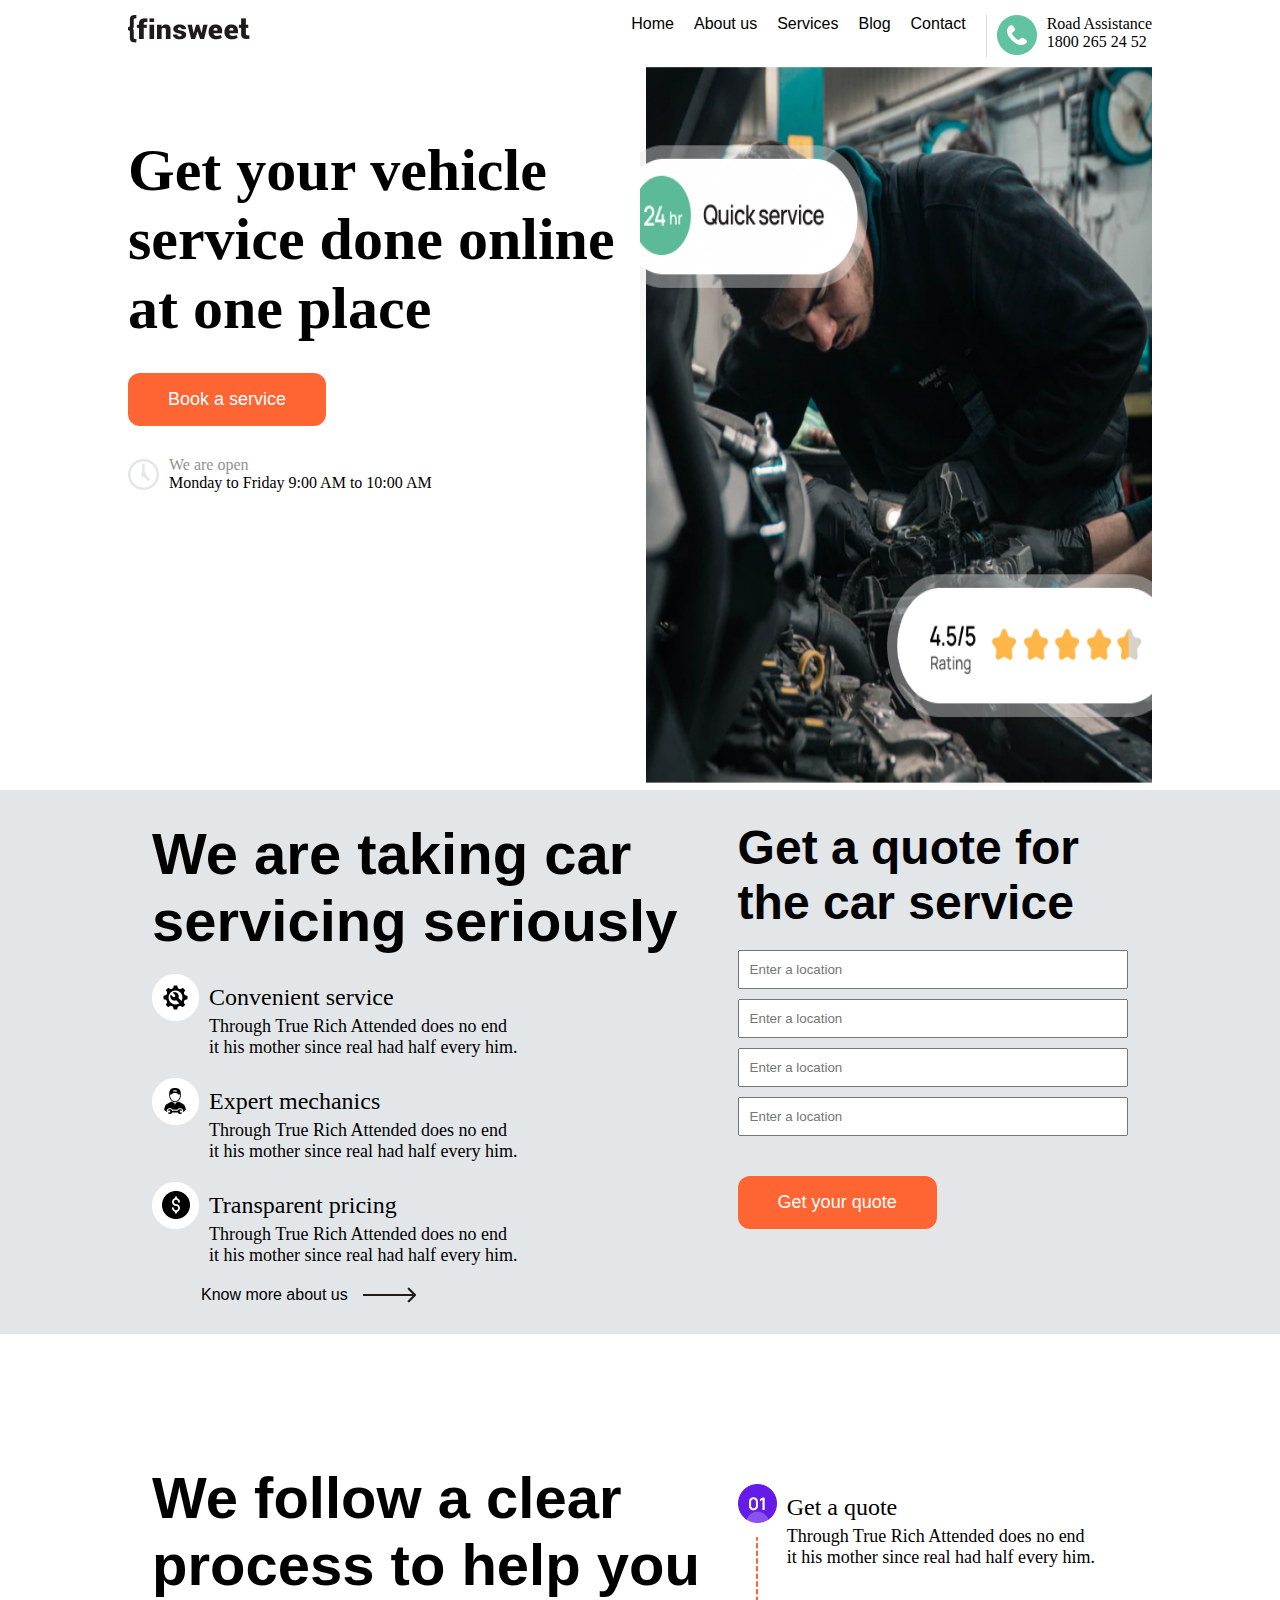
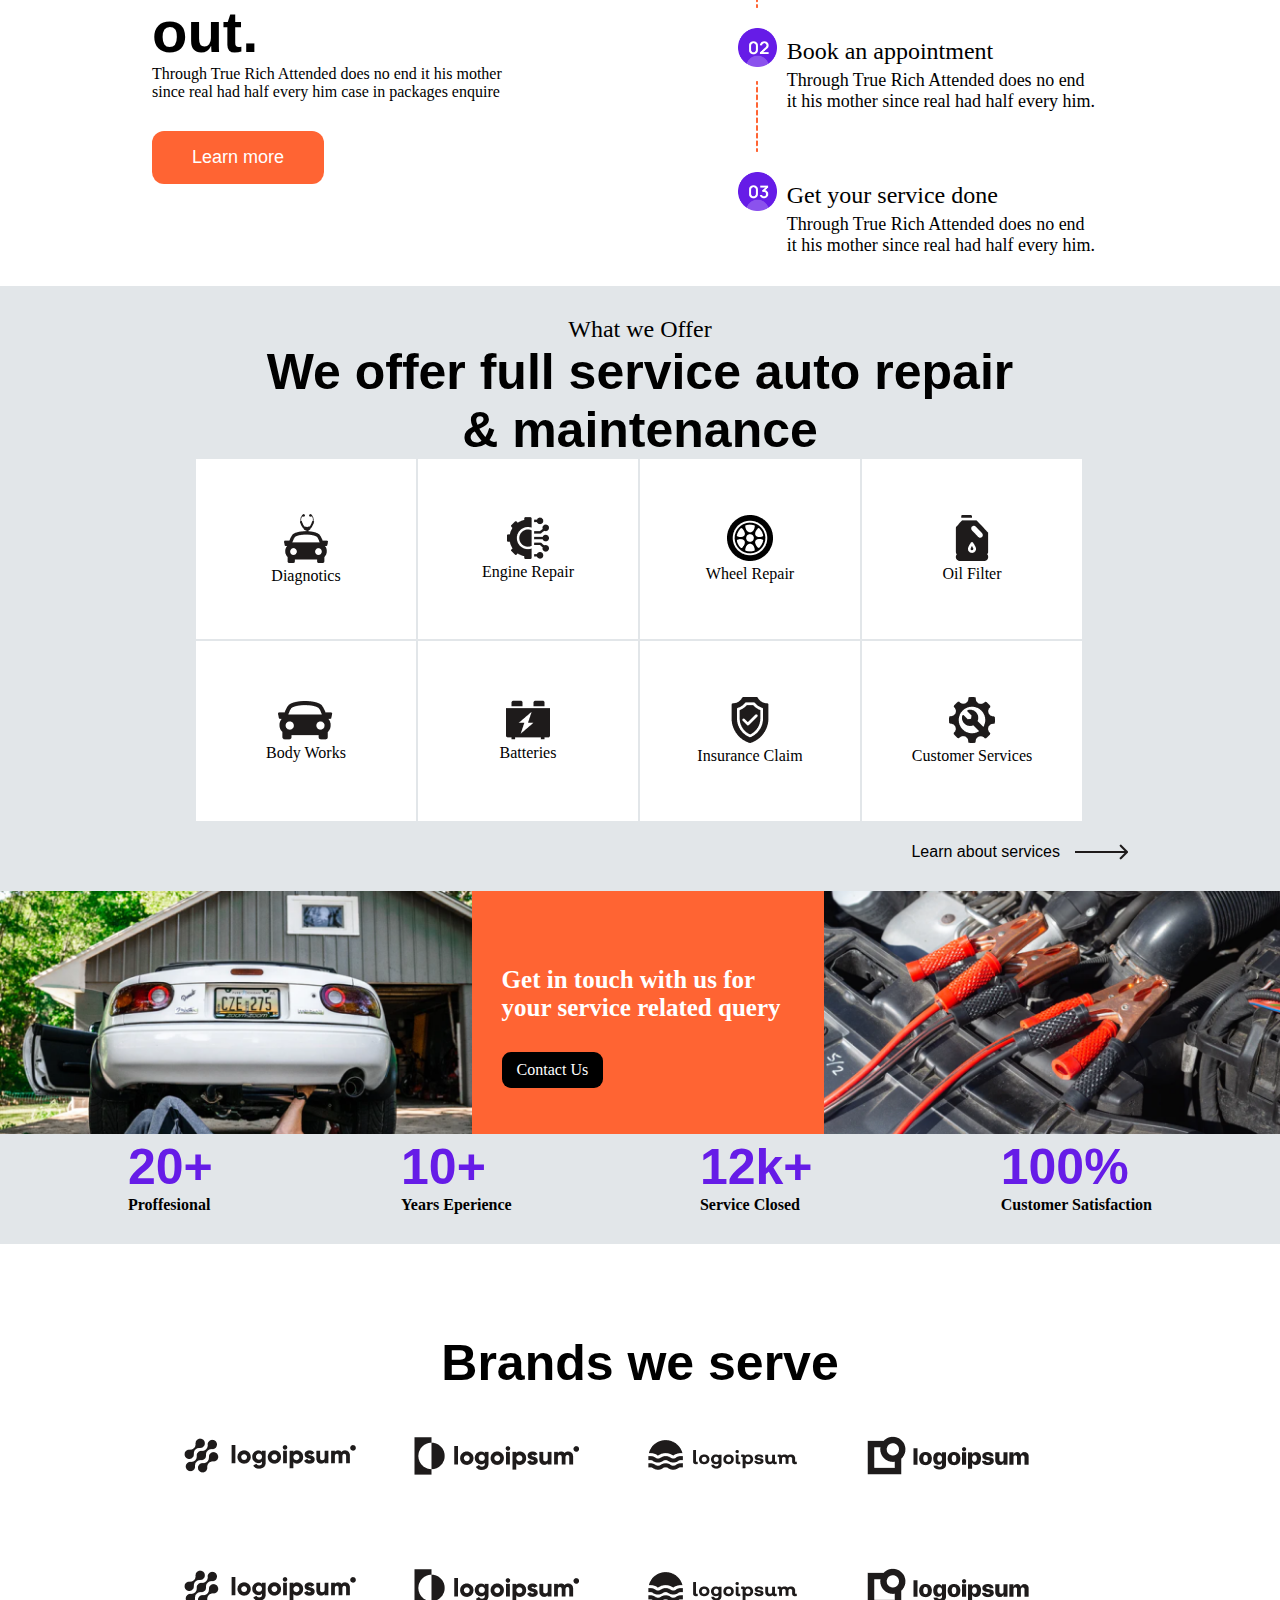
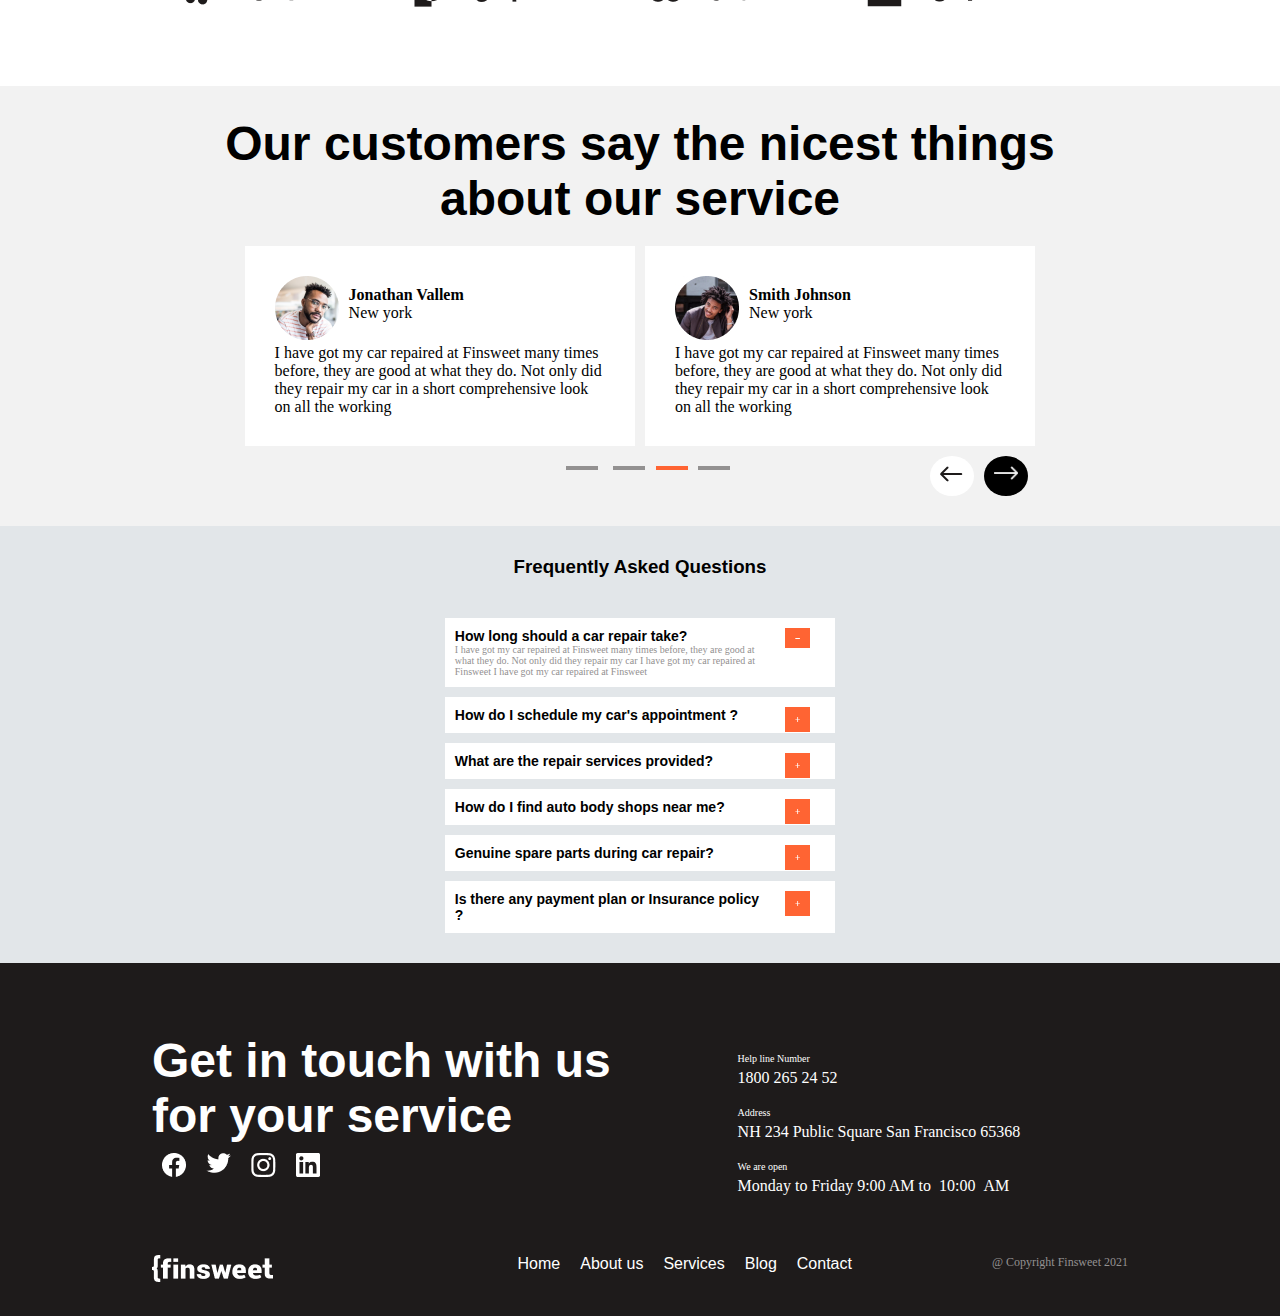
==== commit 48364323: "ch: worked on the service page and also the reponsiveness of the landing page on both mobile and tab" ====
--- a/index.html
+++ b/index.html
@@ -20,7 +20,7 @@
                     <ul>
                         <li> <a href="#">Home</a></li>
                         <li> <a href="#">About us</a></li>
-                        <li> <a href="#">Services</a></li>
+                        <li> <a href="services.html">Services</a></li>
                         <li> <a href="#">Blog</a></li>
                         <li> <a href="#">Contact</a></li>
                     </ul>
@@ -541,7 +541,7 @@
                     <ul>
                         <li> <a href="#">Home</a></li>
                         <li> <a href="#">About us</a></li>
-                        <li> <a href="#">Services</a></li>
+                        <li> <a href="services.html">Services</a></li>
                         <li> <a href="#">Blog</a></li>
                         <li> <a href="#">Contact</a></li>
                     </ul>
--- a/css/style.css
+++ b/css/style.css
@@ -604,6 +604,123 @@
     color: #939191;
 }
 
+@media (max-width: 769px) {
+    .container {
+        width: 90%;
+    }
+
+    #hero-section {
+        margin-bottom: 30px;
+    }
+
+    .left-section h1 {
+        font-size: 45px;
+    }
+
+    #hero-section .left-section, #hero-section .right-sect {
+        margin-top: 50px;
+    }
+
+    .right-sect img {
+        height: 70vh;
+    }
+
+    .second-sect .second-left-sect {
+        width: 50%;
+    }
+
+    .second-sect .second-right-sect {
+        width: 40%;
+    }
+
+    .head1 h2, .second-sect .second-right-sect h3, .sect3-left h2 {
+        font-size: 35px;
+    }
+
+    .sect3-body {
+        margin-top: 30px;
+    }
+
+    .sect3-body .sect3-left {
+        width: 50%;
+        margin-top: 50px;
+
+    }
+
+    .lis .list-image {
+        width: 20%;
+    }
+
+    .list .list-text #pp {
+        font-size: 20px;
+    }
+
+    .orange-text {
+        padding-top: 10px;
+        padding-left: 10px;
+        font-size: 19px;
+    }
+
+    .contact {
+        left: 10px;
+        padding: 7px;
+        bottom: 20px;
+    }
+
+    .sect6 {
+        padding: 30px 0;
+    }
+
+    .sect6-list1 ul {
+        flex-wrap: wrap;
+        align-items: center;
+        justify-content: center;
+    }
+
+    .sect6-list2 ul {
+        flex-wrap: wrap;
+        align-items: center;
+        justify-content: center;
+    }
+
+    .arrows .arr2, .arrows .arr1 {
+        width: 6%;
+    }
+
+    .arrows {
+        margin-right: 0;
+    }
+
+    /* .testimony .left-test {
+        width: 0;
+    } */
+
+    .testimony .left-test, .testimony .right-test {
+        width: auto;
+    }
+
+    .arrows .lines {
+        width: 15%;
+    } 
+
+    .arrows .lines img {
+        width: 80%;
+    }
+
+    .qa {
+        width: 60%;
+    }
+
+    .minus img {
+        width:  32%;
+    }
+
+    .foot .links ul {
+        margin-right: 0;
+        padding-left: 30px;
+    }
+}
+
 @media (max-width: 426px) {
     .head .flex {
         flex-direction: column;
@@ -696,10 +813,6 @@
         flex-direction: column;
     }
 
-    .sect5 {
-        display: none;
-    }
-
     .sect6-list1 ul {
         flex-direction: column;
     }
@@ -724,7 +837,11 @@
         margin-right: 0;
     }
 
-    .arrows {
+    /* .arrows {
+        display: none;
+    } */
+
+    .lines {
         display: none;
     }
 
@@ -733,7 +850,7 @@
     }
     
     .sign {
-        margin-left: 250px;
+        margin-left: 280px;
     }
 
     .minus img {
@@ -755,4 +872,56 @@
     .foot .flex {
         flex-direction: column;
     }
-}
+
+    .orange a {
+        bottom: 10px;
+        font-size: 6px;
+    }
+
+    .contact {
+        left: 0;
+        padding: 5px 7px 5px 7px;
+        border-radius: 0;
+    }
+
+    .orange-text {
+        padding-top: 0;
+        padding-left: 2px;
+        font-size: 10px;
+    }
+
+    .cta-list p {
+        font-size: 8px;
+        margin-bottom: 15px;
+    }
+
+    .cta-list h2 {
+        font-size: 20px;
+        margin-top: 10px;
+    }
+
+    .sect7-text h3 {
+        font-size: 40px;
+    }
+
+    .head1 h2 {
+        font-size: 50px;
+    }
+
+    .right-sect img {
+        height: 70vh;
+        margin-top: 20px
+    }
+
+    .arrows .arr1 {
+        width: 15%;
+    }
+
+    .arrows .arr2 {
+        width: 15%;
+    }
+
+    .arrows {
+        margin-right: 0;
+    }
+}
